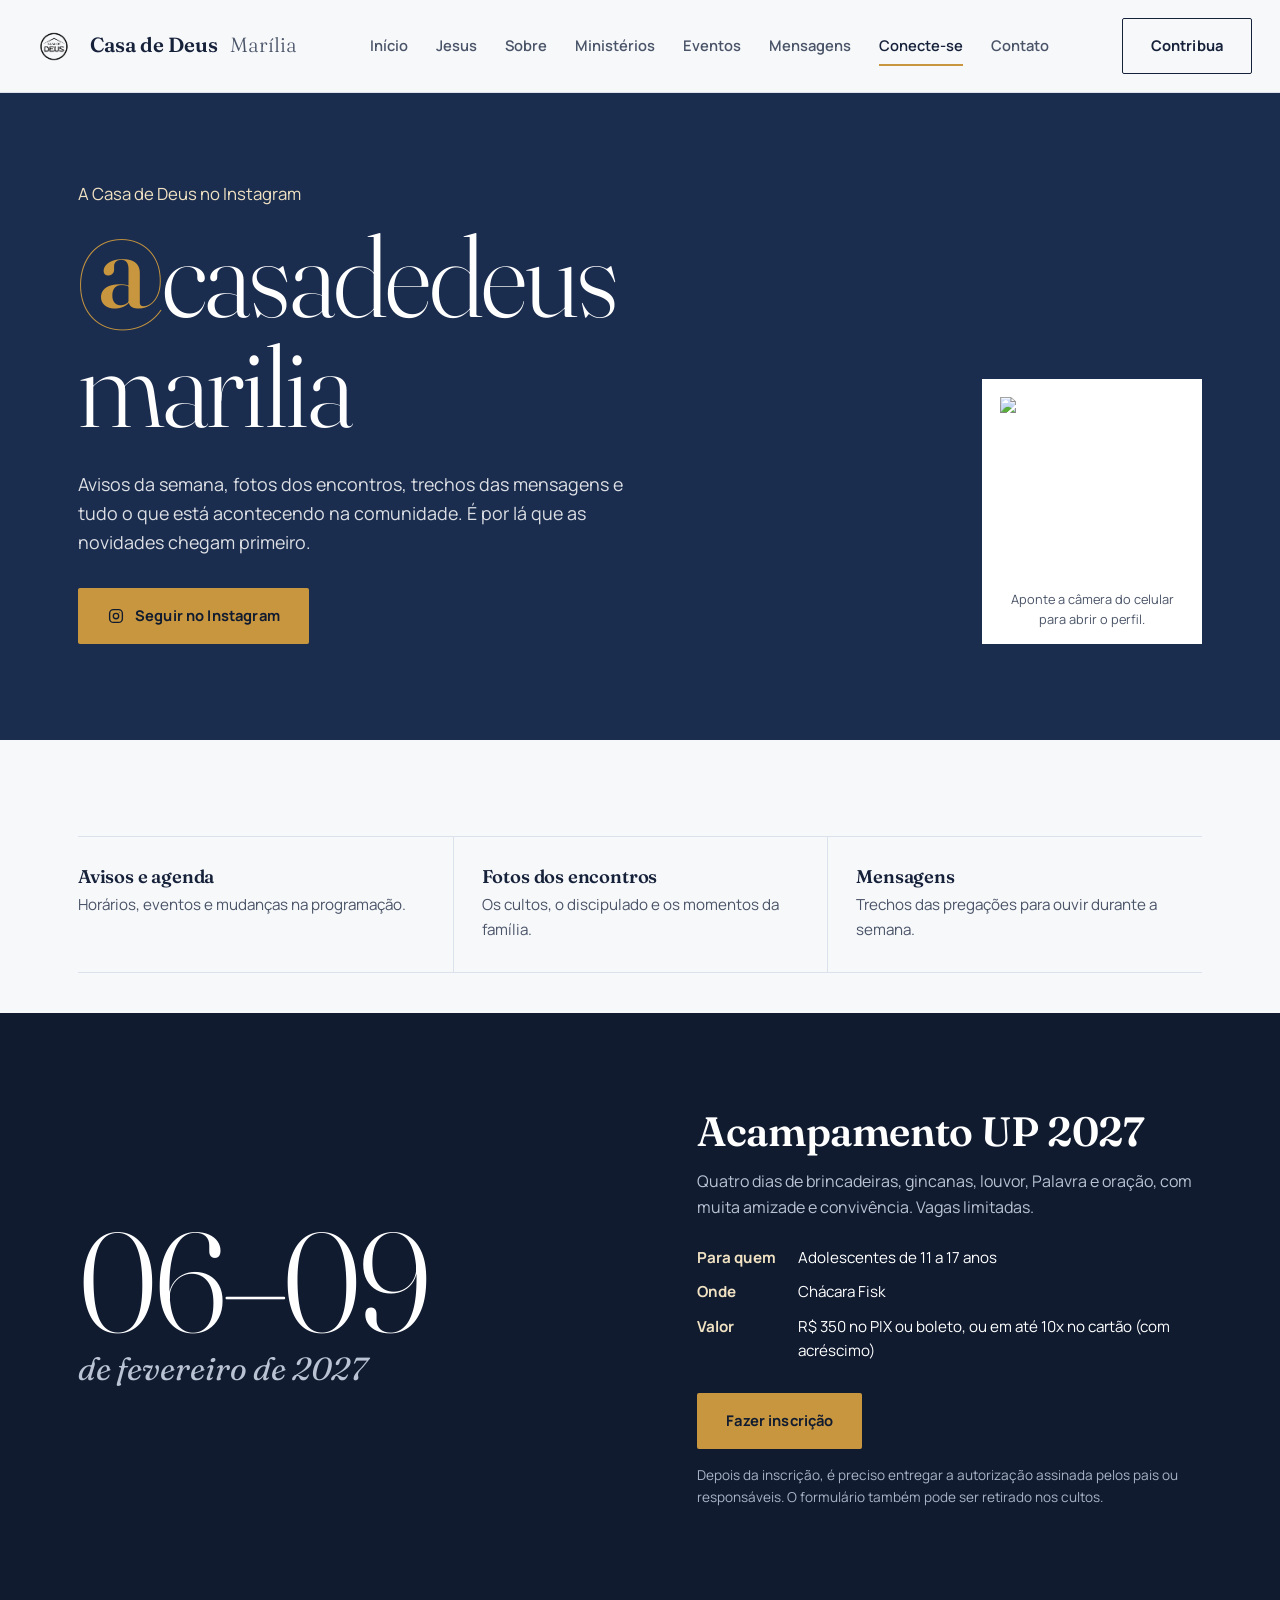
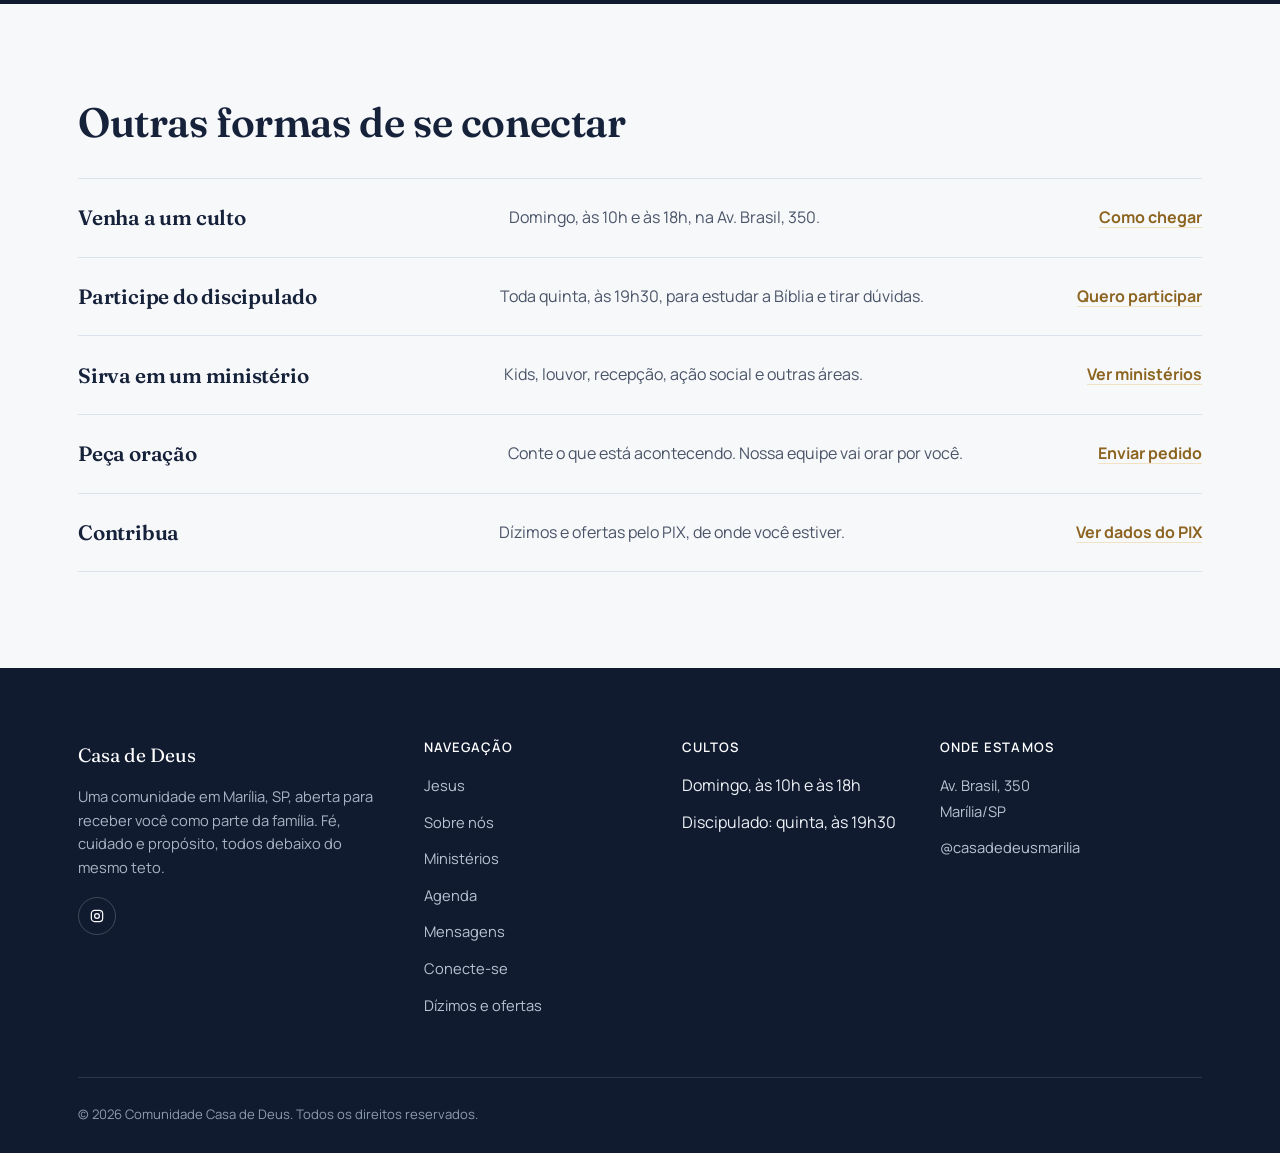
==== conecte-se.html @ 5b6971c7 "Paleta azul-marinho com dourado e mais espaço no menu - Nova paleta: azul-marinho como cor principal" ====
<!DOCTYPE html>
<html lang="pt-BR">
<head>
  <meta charset="UTF-8">
  <meta name="viewport" content="width=device-width, initial-scale=1.0">
  <title>Conecte-se — Comunidade Casa de Deus</title>
  <meta name="description" content="Siga a Casa de Deus no Instagram, inscreva-se no Acampamento UP 2027 e veja como fazer parte da comunidade em Marília.">
  <link rel="icon" href="data:image/svg+xml,<svg xmlns=%22http://www.w3.org/2000/svg%22 viewBox=%220 0 24 24%22><path d=%22M3 11.5 12 4l9 7.5%22 fill=%22none%22 stroke=%22%23C8963E%22 stroke-width=%222%22 stroke-linecap=%22round%22 stroke-linejoin=%22round%22/><path d=%22M5.5 10v9.5h4V15h5v4.5h4V10%22 fill=%22none%22 stroke=%22%23C8963E%22 stroke-width=%222%22 stroke-linecap=%22round%22 stroke-linejoin=%22round%22/></svg>">
  <link rel="preconnect" href="https://fonts.googleapis.com">
  <link rel="preconnect" href="https://fonts.gstatic.com" crossorigin>
  <link href="https://fonts.googleapis.com/css2?family=Fraunces:ital,opsz,wght@0,9..144,300;0,9..144,500;0,9..144,600;1,9..144,500&family=Manrope:wght@400;500;700;800&display=swap" rel="stylesheet">
  <link rel="stylesheet" href="css/style.css">
</head>

<body>
  <header class="site-header">
    <div class="header-inner">
      <a href="index.html" class="logo"><img src="images/logo.png" alt="Comunidade Casa de Deus" class="logo-img">Casa de Deus<span>Marília</span></a>

      <nav class="main-nav" id="main-nav">
        <a href="index.html">Início</a>
        <a href="jesus.html">Jesus</a>
        <a href="sobre.html">Sobre</a>
        <a href="ministerios.html">Ministérios</a>
        <a href="eventos.html">Eventos</a>
        <a href="mensagens.html">Mensagens</a>
        <a href="conecte-se.html" class="active">Conecte-se</a>
        <a href="contato.html">Contato</a>
        <a href="ofertas.html" class="nav-mobile-only">Dízimos e ofertas</a>
      </nav>
      <div class="header-cta">
        <a href="ofertas.html" class="btn btn-ghost">Contribua</a>
        <button class="nav-toggle" id="nav-toggle" aria-label="Abrir menu" aria-expanded="false"><span></span></button>
      </div>
    </div>
  </header>

  <main>
  <section class="ig-hero">
    <div class="container">
      <div>
        <p class="kicker">A Casa de Deus no Instagram</p>
        <p class="ig-handle"><a href="https://www.instagram.com/casadedeusmarilia/" target="_blank" rel="noopener"><span class="at">@</span>casadedeus<br>marilia</a></p>
        <p class="lead">Avisos da semana, fotos dos encontros, trechos das mensagens e tudo o que está acontecendo na comunidade. É por lá que as novidades chegam primeiro.</p>
        <a href="https://www.instagram.com/casadedeusmarilia/" target="_blank" rel="noopener" class="btn btn-gold"><svg viewBox="0 0 24 24" fill="none" stroke="currentColor" stroke-width="1.8" stroke-linecap="round" stroke-linejoin="round" xmlns="http://www.w3.org/2000/svg"><rect x="3.5" y="3.5" width="17" height="17" rx="5"/><circle cx="12" cy="12" r="3.6"/><circle cx="17" cy="7" r="0.6" fill="currentColor" stroke="none"/></svg> Seguir no Instagram</a>
      </div>
      <div class="ig-qr">
        <img src="images/instagram-qrcode.svg" alt="QR code para o Instagram @casadedeusmarilia" width="184" height="184">
        <p>Aponte a câmera do celular para abrir o perfil.</p>
      </div>
    </div>
  </section>

  <section class="section" style="padding-bottom:40px;">
    <div class="container">
      <div class="ig-topics">
        <div><h3>Avisos e agenda</h3><p>Horários, eventos e mudanças na programação.</p></div>
        <div><h3>Fotos dos encontros</h3><p>Os cultos, o discipulado e os momentos da família.</p></div>
        <div><h3>Mensagens</h3><p>Trechos das pregações para ouvir durante a semana.</p></div>
      </div>
    </div>
  </section>

  <section class="section camp" id="acampamento">
    <div class="container">
      <p class="camp-date"><span class="days">06–09</span><span class="month">de fevereiro de 2027</span></p>
      <div>
        <h2>Acampamento UP 2027</h2>
        <p>Quatro dias de brincadeiras, gincanas, louvor, Palavra e oração, com muita amizade e convivência. Vagas limitadas.</p>
        <dl>
          <dt>Para quem</dt><dd>Adolescentes de 11 a 17 anos</dd>
          <dt>Onde</dt><dd>Chácara Fisk</dd>
          <dt>Valor</dt><dd>R$ 350 no PIX ou boleto, ou em até 10x no cartão (com acréscimo)</dd>
        </dl>
        <a href="https://www.e-inscricao.com/casadedeusmarilia/acampamentoup2027" target="_blank" rel="noopener" class="btn btn-gold">Fazer inscrição</a>
        <p class="note">Depois da inscrição, é preciso entregar a autorização assinada pelos pais ou responsáveis. O formulário também pode ser retirado nos cultos.</p>
      </div>
    </div>
  </section>

  <section class="section">
    <div class="container">
      <h2 style="margin-bottom:32px;">Outras formas de se conectar</h2>
      <div class="connect-list">
        <div class="connect-row"><h3>Venha a um culto</h3><p>Domingo, às 10h e às 18h, na Av. Brasil, 350.</p><a class="link" href="https://www.google.com/maps/search/?api=1&query=Avenida+Brasil%2C+350%2C+Mar%C3%ADlia+-+SP" target="_blank" rel="noopener">Como chegar</a></div>
        <div class="connect-row"><h3>Participe do discipulado</h3><p>Toda quinta, às 19h30, para estudar a Bíblia e tirar dúvidas.</p><a class="link" href="contato.html">Quero participar</a></div>
        <div class="connect-row"><h3>Sirva em um ministério</h3><p>Kids, louvor, recepção, ação social e outras áreas.</p><a class="link" href="ministerios.html">Ver ministérios</a></div>
        <div class="connect-row"><h3>Peça oração</h3><p>Conte o que está acontecendo. Nossa equipe vai orar por você.</p><a class="link" href="contato.html">Enviar pedido</a></div>
        <div class="connect-row"><h3>Contribua</h3><p>Dízimos e ofertas pelo PIX, de onde você estiver.</p><a class="link" href="ofertas.html">Ver dados do PIX</a></div>
      </div>
    </div>
  </section>
  </main>

  <footer class="site-footer">
    <div class="container">
      <div class="footer-grid">
        <div class="footer-col">
          <div class="footer-logo">Casa de Deus</div>
          <p>Uma comunidade em Marília, SP, aberta para receber você como parte da família. Fé, cuidado e propósito, todos debaixo do mesmo teto.</p>
          <div class="social-row">
            <a href="https://www.instagram.com/casadedeusmarilia/" target="_blank" rel="noopener" aria-label="Instagram da Casa de Deus"><svg viewBox="0 0 24 24" fill="none" stroke="currentColor" stroke-width="1.8" stroke-linecap="round" stroke-linejoin="round" xmlns="http://www.w3.org/2000/svg"><rect x="3.5" y="3.5" width="17" height="17" rx="5"/><circle cx="12" cy="12" r="3.6"/><circle cx="17" cy="7" r="0.6" fill="currentColor" stroke="none"/></svg></a>
          </div>
        </div>
        <div class="footer-col">
          <h4>Navegação</h4>
          <ul>
            <li><a href="jesus.html">Jesus</a></li>
            <li><a href="sobre.html">Sobre nós</a></li>
            <li><a href="ministerios.html">Ministérios</a></li>
            <li><a href="eventos.html">Agenda</a></li>
            <li><a href="mensagens.html">Mensagens</a></li>
            <li><a href="conecte-se.html">Conecte-se</a></li>
            <li><a href="ofertas.html">Dízimos e ofertas</a></li>
          </ul>
        </div>
        <div class="footer-col">
          <h4>Cultos</h4>
          <ul>
            <li>Domingo, às 10h e às 18h</li>
            <li>Discipulado: quinta, às 19h30</li>
          </ul>
        </div>
        <div class="footer-col">
          <h4>Onde estamos</h4>
          <ul>
            <li><a href="https://www.google.com/maps/search/?api=1&query=Avenida+Brasil%2C+350%2C+Mar%C3%ADlia+-+SP" target="_blank" rel="noopener">Av. Brasil, 350<br>Marília/SP</a></li>
            <li><a href="https://www.instagram.com/casadedeusmarilia/" target="_blank" rel="noopener">@casadedeusmarilia</a></li>
          </ul>
        </div>
      </div>
      <div class="footer-bottom">
        <span>© <span data-year></span> Comunidade Casa de Deus. Todos os direitos reservados.</span>
      </div>
    </div>
  </footer>

  <script src="js/script.js"></script>
</body>
</html>
---- css/style.css ----
/* ==========================================================================
   Comunidade Casa de Deus — Design System
   Estilo: moderno, clean, minimalista, tons claros
   Motivo assinatura: o traço de "casa" (telhado em duas águas + porta com luz)
   ========================================================================== */

:root{
  /* Paleta: azul-marinho com dourado âmbar */
  --navy: #1B2D4F;
  --navy-deep: #101B30;
  --navy-soft: #E5EBF4;
  --bg: #F7F8FA;
  --bg-alt: #EDF1F6;
  --ink: #16213A;
  --ink-soft: #4A5468;
  --ink-faint: #687284;
  --gold: #C8963E;
  --gold-deep: #8C6420;
  --gold-soft: #F0E2C2;
  --teal: var(--navy);
  --teal-soft: var(--navy-soft);
  --line: #DCE2EB;
  --white: #FFFFFF;

  --font-display: "Fraunces", "Iowan Old Style", serif;
  --font-body: "Manrope", -apple-system, BlinkMacSystemFont, "Segoe UI", sans-serif;

  --container: 1180px;
  --radius: 2px;
  --ease: cubic-bezier(.4,0,.2,1);
}

*, *::before, *::after{ box-sizing: border-box; }
html{ scroll-behavior: smooth; }
@media (prefers-reduced-motion: reduce){
  html{ scroll-behavior: auto; }
  *{ animation-duration: .001ms !important; animation-iteration-count: 1 !important; transition-duration: .001ms !important; }
}

body{
  margin: 0;
  background: var(--bg);
  color: var(--ink);
  font-family: var(--font-body);
  font-size: 16px;
  line-height: 1.6;
  -webkit-font-smoothing: antialiased;
}

img{ max-width: 100%; display: block; }
a{ color: inherit; text-decoration: none; }
ul{ margin: 0; padding: 0; list-style: none; }
button{ font-family: inherit; cursor: pointer; }

h1,h2,h3,h4{
  font-family: var(--font-display);
  font-weight: 600;
  line-height: 1.12;
  margin: 0 0 .4em;
  color: var(--ink);
  letter-spacing: -0.01em;
}
h1{ font-size: clamp(2.6rem, 5vw, 4.4rem); font-weight: 500; }
h2{ font-size: clamp(1.9rem, 3.2vw, 2.7rem); }
h3{ font-size: 1.3rem; }
p{ margin: 0 0 1em; color: var(--ink-soft); }

.container{
  max-width: var(--container);
  margin: 0 auto;
  padding: 0 28px;
}

.eyebrow{
  display: inline-flex;
  align-items: center;
  gap: 10px;
  font-family: var(--font-body);
  font-size: .78rem;
  font-weight: 700;
  letter-spacing: .14em;
  text-transform: uppercase;
  color: var(--gold-deep);
  margin-bottom: 18px;
}
.eyebrow .house-mark{ width: 16px; height: 16px; flex-shrink: 0; }

/* -------------------- house mark (signature motif) -------------------- */
.house-mark path, .house-mark circle{
  stroke: currentColor;
  fill: none;
  stroke-width: 1.6;
  stroke-linecap: round;
  stroke-linejoin: round;
}
.house-mark circle{ fill: currentColor; stroke: none; }

.house-watermark{
  position: absolute;
  pointer-events: none;
  opacity: .06;
  color: var(--ink);
  z-index: 0;
  display: none;
}

/* -------------------------------- buttons -------------------------------- */
.btn{
  display: inline-flex;
  align-items: center;
  gap: 10px;
  padding: 15px 28px;
  border-radius: var(--radius);
  font-weight: 700;
  font-size: .92rem;
  letter-spacing: .01em;
  border: 1px solid transparent;
  transition: all .25s var(--ease);
  white-space: nowrap;
}
.btn-primary{ background: var(--navy); color: var(--white); }
.btn-primary:hover{ background: var(--gold-deep); }
.btn-ghost{ border-color: var(--ink); color: var(--ink); }
.btn-ghost:hover{ background: var(--ink); color: var(--white); }
.btn-gold{ background: var(--gold); color: var(--navy-deep); }
.btn-gold:hover{ background: var(--gold-deep); color: var(--white); }
.btn-block{ width: 100%; justify-content: center; }

/* --------------------------------- header --------------------------------- */
.site-header{
  position: sticky;
  top: 0;
  z-index: 100;
  background: rgba(247,248,250,.94);
  backdrop-filter: blur(8px);
  border-bottom: 1px solid var(--line);
}
.header-inner{
  display: flex;
  align-items: center;
  justify-content: space-between;
  padding: 18px 28px;
  max-width: var(--container);
  margin: 0 auto;
}
.logo{
  display: flex;
  align-items: center;
  gap: 10px;
  font-family: var(--font-display);
  font-size: 1.28rem;
  font-weight: 600;
  color: var(--ink);
}
.logo .house-mark{ width: 26px; height: 26px; color: var(--gold); }
.logo span{ font-weight: 300; color: var(--ink-soft); margin-left: 2px; }

.main-nav{ display: flex; align-items: center; gap: 34px; margin: 0 auto; padding: 0 40px; }
.main-nav a{
  font-size: .92rem;
  font-weight: 600;
  color: var(--ink-soft);
  position: relative;
  padding: 6px 0;
  transition: color .2s var(--ease);
}
.main-nav a:hover, .main-nav a.active{ color: var(--ink); }
.main-nav a.active::after{
  content:"";
  position:absolute; left:0; right:0; bottom:-2px;
  height:2px; background: var(--gold);
}
.header-cta{ display:flex; align-items:center; gap: 18px; }

.nav-toggle{
  display:none;
  background:none; border:none;
  width: 32px; height: 22px;
  position: relative;
}
.nav-toggle span, .nav-toggle span::before, .nav-toggle span::after{
  content:""; position:absolute; left:0; width:100%; height:2px; background: var(--ink);
  transition: transform .25s var(--ease), opacity .25s var(--ease);
}
.nav-toggle span{ top:10px; }
.nav-toggle span::before{ top:-8px; }
.nav-toggle span::after{ top:8px; }
.nav-toggle.open span{ background: transparent; }
.nav-toggle.open span::before{ transform: translateY(8px) rotate(45deg); }
.nav-toggle.open span::after{ transform: translateY(-8px) rotate(-45deg); }

/* ---------------------------------- hero ---------------------------------- */
.hero{
  position: relative;
  overflow: hidden;
  padding: 88px 0 64px;
}
.hero-inner{
  position: relative;
  z-index: 1;
  max-width: 760px;
}
.hero p.lead{ font-size: 1.15rem; max-width: 540px; margin-bottom: 34px; }
.hero-actions{ display: flex; gap: 16px; flex-wrap: wrap; }
.hero-watermark{
  right: -60px; top: -40px; width: 480px; height: 480px;
}

.info-strip{
  border-top: 1px solid var(--line);
  border-bottom: 1px solid var(--line);
  background: var(--bg-alt);
}
.info-strip .container{
  display: flex;
  flex-wrap: wrap;
  gap: 28px 44px;
  padding-top: 22px;
  padding-bottom: 22px;
}
.info-item{
  display: flex;
  align-items: center;
  gap: 12px;
  font-size: .92rem;
  color: var(--ink-soft);
}
.info-item svg{ width: 18px; height: 18px; color: var(--gold-deep); flex-shrink: 0; }
.info-item strong{ color: var(--ink); font-weight: 700; }

/* -------------------------------- sections -------------------------------- */
.section{ padding: 96px 0; }
.section-alt{ background: var(--bg-alt); }
.section-teal{ background: var(--teal); color: var(--white); }
.section-teal p, .section-teal h2, .section-teal .eyebrow{ color: var(--white); }
.section-teal .eyebrow{ color: var(--gold-soft); }

.section-head{
  display: flex;
  align-items: flex-end;
  justify-content: space-between;
  gap: 30px;
  margin-bottom: 52px;
  flex-wrap: wrap;
}
.section-head .head-text{ max-width: 620px; }
.section-head h2{ margin-bottom: .3em; }

/* ---------------------------------- grids ---------------------------------- */
.grid{ display: grid; gap: 28px; }
.grid-3{ grid-template-columns: repeat(3, 1fr); }
.grid-2{ grid-template-columns: repeat(2, 1fr); }
.grid-4{ grid-template-columns: repeat(4, 1fr); }

.card{
  background: var(--white);
  border: 1px solid var(--line);
  border-radius: var(--radius);
  padding: 34px 30px;
  transition: transform .3s var(--ease), border-color .3s var(--ease);
}
.card:hover{ transform: translateY(-4px); border-color: var(--gold); }
.card .card-icon{
  width: 44px; height: 44px;
  border-radius: 50%;
  background: var(--gold-soft);
  color: var(--gold-deep);
  display: flex; align-items: center; justify-content: center;
  margin-bottom: 20px;
}
.card .card-icon svg{ width: 22px; height: 22px; }
.card h3{ margin-bottom: 10px; }
.card p{ margin-bottom: 0; font-size: .95rem; }

.card-photo{
  aspect-ratio: 4/3;
  border-radius: var(--radius);
  margin-bottom: 18px;
  position: relative;
  overflow: hidden;
  display: flex; align-items: center; justify-content: center;
}
.card-photo svg{ width: 40%; height: 40%; opacity: .5; }

.card-photo img{
  width: 100%;
  height: 100%;
  object-fit: cover;
}

/* photo placeholder palette rotation */
.ph-1{ background: linear-gradient(135deg, var(--navy), var(--navy-deep)); color: var(--white); }
.ph-2{ background: linear-gradient(135deg, var(--gold), var(--gold-deep)); color: var(--white); }
.ph-3{ background: linear-gradient(135deg, #E3D2AE, var(--gold-soft)); color: var(--gold-deep); }
.ph-4{ background: linear-gradient(135deg, var(--navy-deep), #24375A); color: var(--white); }

/* --------------------------------- timeline -------------------------------- */
.timeline{ position: relative; padding-left: 34px; border-left: 1px solid var(--line); }
.timeline-item{ position: relative; padding-bottom: 44px; }
.timeline-item:last-child{ padding-bottom: 0; }
.timeline-item::before{
  content:"";
  position: absolute; left: -40px; top: 4px;
  width: 12px; height: 12px; border-radius: 50%;
  background: var(--bg); border: 2px solid var(--gold);
}
.timeline-item .year{ font-family: var(--font-display); color: var(--gold-deep); font-weight: 600; font-size: 1.1rem; }

/* -------------------------------- values / stats -------------------------------- */
.stat{ text-align: left; }
.stat .num{ font-family: var(--font-display); font-size: 2.6rem; color: var(--gold-deep); font-weight: 500; }
.stat .label{ font-size: .88rem; color: var(--ink-soft); text-transform: uppercase; letter-spacing: .06em; }

/* --------------------------------- event card --------------------------------- */
.event-card{
  display: grid;
  grid-template-columns: 96px 1fr auto;
  gap: 24px;
  align-items: center;
  padding: 26px 28px;
  background: var(--white);
  border: 1px solid var(--line);
  border-radius: var(--radius);
  margin-bottom: 16px;
}
.event-date{
  text-align: center;
  border-right: 1px solid var(--line);
  padding-right: 20px;
}
.event-date .day{ font-family: var(--font-display); font-size: 2rem; color: var(--ink); line-height: 1; }
.event-date .month{ font-size: .78rem; text-transform: uppercase; letter-spacing: .08em; color: var(--gold-deep); font-weight: 700; }
.event-info h3{ margin-bottom: 6px; }
.event-meta{ display: flex; gap: 18px; flex-wrap: wrap; font-size: .85rem; color: var(--ink-faint); }
.event-meta span{ display: flex; align-items: center; gap: 6px; }
.event-meta svg{ width: 14px; height: 14px; }

/* --------------------------------- sermon card --------------------------------- */
.sermon-card{
  background: var(--white);
  border: 1px solid var(--line);
  border-radius: var(--radius);
  overflow: hidden;
}
.sermon-thumb{
  aspect-ratio: 16/9;
  position: relative;
  display: flex; align-items: center; justify-content: center;
}
.play-btn{
  width: 56px; height: 56px; border-radius: 50%;
  background: rgba(255,255,255,.92);
  display: flex; align-items: center; justify-content: center;
  color: var(--ink);
}
.play-btn svg{ width: 20px; height: 20px; margin-left: 3px; }
.sermon-body{ padding: 22px 24px; }
.sermon-tag{ font-size: .74rem; text-transform: uppercase; letter-spacing: .08em; color: var(--gold-deep); font-weight: 700; }

/* --------------------------------- forms --------------------------------- */
.field{ margin-bottom: 20px; }
.field label{
  display: block; font-size: .82rem; font-weight: 700;
  text-transform: uppercase; letter-spacing: .05em;
  color: var(--ink-soft); margin-bottom: 8px;
}
.field input, .field textarea, .field select{
  width: 100%;
  padding: 14px 16px;
  border: 1px solid var(--line);
  border-radius: var(--radius);
  background: var(--white);
  font-family: var(--font-body);
  font-size: .95rem;
  color: var(--ink);
  transition: border-color .2s var(--ease);
}
.field input:focus, .field textarea:focus, .field select:focus{
  outline: none; border-color: var(--gold);
}
.field textarea{ resize: vertical; min-height: 130px; }

/* --------------------------------- map --------------------------------- */
.map-frame{
  border: 1px solid var(--line);
  border-radius: var(--radius);
  overflow: hidden;
  aspect-ratio: 16/10;
}
.map-frame iframe{ width: 100%; height: 100%; border: 0; }

/* --------------------------------- footer --------------------------------- */
.site-footer{ background: var(--navy-deep); color: var(--bg-alt); padding: 72px 0 28px; }
.footer-grid{
  display: grid;
  grid-template-columns: 1.4fr 1fr 1fr 1.2fr;
  gap: 40px;
  padding-bottom: 48px;
  border-bottom: 1px solid rgba(255,255,255,.12);
}
.footer-logo{
  display: flex; align-items: center; gap: 10px;
  font-family: var(--font-display); font-size: 1.2rem; color: var(--white); margin-bottom: 14px;
}
.footer-logo .house-mark{ width: 24px; height: 24px; color: var(--gold); }
.site-footer p{ color: #A9B4C6; font-size: .92rem; }
.footer-col h4{
  color: var(--white); font-family: var(--font-body); font-size: .82rem;
  text-transform: uppercase; letter-spacing: .08em; margin-bottom: 18px;
}
.footer-col ul li{ margin-bottom: 11px; }
.footer-col a{ color: #B9C3D3; font-size: .92rem; transition: color .2s; }
.footer-col a:hover{ color: var(--gold); }
.social-row{ display: flex; gap: 12px; margin-top: 18px; }
.social-row a{
  width: 38px; height: 38px; border-radius: 50%;
  border: 1px solid rgba(255,255,255,.2);
  display: flex; align-items: center; justify-content: center;
  color: var(--white);
}
.social-row a:hover{ background: var(--gold); border-color: var(--gold); }
.social-row svg{ width: 16px; height: 16px; }
.footer-bottom{
  padding-top: 26px;
  display: flex; justify-content: space-between; flex-wrap: wrap; gap: 12px;
  font-size: .82rem; color: #8E9AB0;
}

/* --------------------------------- utility --------------------------------- */
.text-center{ text-align: center; }
.mt-0{ margin-top: 0; }
.divider-house{
  display: flex; align-items: center; justify-content: center;
  gap: 16px; margin: 0 auto 20px; color: var(--gold);
}
.divider-house::before, .divider-house::after{
  content:""; height: 1px; width: 60px; background: var(--line);
}
.badge{
  display: inline-block; padding: 6px 14px; border-radius: 20px;
  background: var(--gold-soft); color: var(--gold-deep);
  font-size: .78rem; font-weight: 700; text-transform: uppercase; letter-spacing: .04em;
}
.page-hero{ padding: 64px 0 56px; position: relative; overflow: hidden; }
.page-hero .container{ position: relative; z-index: 1; }
.page-hero p.lead{ max-width: 620px; }

.reveal{ opacity: 0; transform: translateY(18px); transition: opacity .7s var(--ease), transform .7s var(--ease); }
.reveal.in{ opacity: 1; transform: translateY(0); }

/* --------------------------------- responsive --------------------------------- */
@media (max-width: 980px){
  .grid-3{ grid-template-columns: repeat(2,1fr); }
  .grid-4{ grid-template-columns: repeat(2,1fr); }
  .footer-grid{ grid-template-columns: 1fr 1fr; }
}
@media (max-width: 760px){
  .grid-2, .grid-3, .grid-4{ grid-template-columns: 1fr; }
  .footer-grid{ grid-template-columns: 1fr; }
  .event-card{ grid-template-columns: 1fr; text-align: left; }
  .event-date{ border-right: none; display: flex; align-items: baseline; gap: 8px; padding-right: 0; }
  .section{ padding: 64px 0; }
  .hero{ padding: 56px 0 40px; }
}

.logo-img{ height: 52px; width: auto; display: block; filter: brightness(0); }
.footer-logo-img{ height: 34px; }
/* ==========================================================================
   Página "Jesus"
   ========================================================================== */
.jesus-hero{
  position: relative; overflow: hidden; color: var(--white);
  min-height: 78vh; display: flex; align-items: flex-end;
  padding: 120px 0 72px; background: var(--navy-deep);
}
.jesus-hero .hero-bg{
  position: absolute; inset: 0; width: 100%; height: 100%;
  object-fit: cover; object-position: center 40%;
}
.jesus-hero::after{
  content: ""; position: absolute; inset: 0;
  background: linear-gradient(180deg, rgba(16,27,48,.25) 0%, rgba(16,27,48,.55) 45%, rgba(16,27,48,.88) 100%);
}
.jesus-hero .container{ position: relative; z-index: 1; }
.jesus-hero h1{ color: var(--white); max-width: 760px; }
.jesus-hero h1 em{ font-style: italic; color: var(--gold-soft); font-weight: 500; }
.jesus-hero .eyebrow{ color: var(--gold-soft); }
.jesus-hero p.lead{ color: rgba(255,255,255,.86); font-size: 1.15rem; max-width: 600px; margin-bottom: 34px; }
.jesus-hero .btn-ghost{ border-color: var(--white); color: var(--white); }
.jesus-hero .btn-ghost:hover{ background: var(--white); color: var(--ink); }
.jesus-hero .btn-gold:hover{ background: var(--white); color: var(--ink); }

.anchor-nav{ background: var(--bg); border-bottom: 1px solid var(--line); }
.anchor-nav .container{
  display: flex; gap: 10px; overflow-x: auto; padding-top: 16px; padding-bottom: 16px;
  scrollbar-width: none;
}
.anchor-nav .container::-webkit-scrollbar{ display: none; }
.anchor-nav a{
  white-space: nowrap; font-size: .86rem; font-weight: 700; color: var(--ink-soft);
  padding: 9px 16px; border: 1px solid var(--line); border-radius: 999px;
  transition: all .2s var(--ease);
}
.anchor-nav a:hover{ border-color: var(--gold); color: var(--ink); background: var(--white); }
.jesus-page [id]{ scroll-margin-top: 110px; }

.photo-frame{ position: relative; aspect-ratio: 4 / 5; overflow: hidden; background: var(--bg-alt); }
.photo-frame img{ width: 100%; height: 100%; object-fit: cover; }
.photo-frame figcaption{
  position: absolute; left: 0; right: 0; bottom: 0; padding: 22px 24px;
  background: linear-gradient(180deg, transparent, rgba(16,27,48,.75));
  color: var(--white); font-family: var(--font-display); font-style: italic; font-size: 1.05rem;
}

.truth-card{ border-top: 2px solid var(--gold); padding-top: 22px; }
.truth-card .num{ font-family: var(--font-display); color: var(--gold-deep); font-size: 1rem; font-weight: 600; letter-spacing: .04em; }
.truth-card h3{ margin: 8px 0 10px; }
.truth-card p{ font-size: .95rem; }
.ref{ display: inline-block; font-size: .78rem; font-weight: 700; letter-spacing: .06em; text-transform: uppercase; color: var(--teal); }

.big-quote{
  font-family: var(--font-display); font-size: clamp(1.5rem, 2.6vw, 2.1rem); line-height: 1.35;
  font-weight: 500; color: var(--white); max-width: 820px; margin: 0 auto 18px;
}
.price-grid{ display: grid; grid-template-columns: repeat(3, 1fr); gap: 36px; margin-top: 52px; text-align: left; }
.price-grid h3{ color: var(--gold-soft); font-size: 1.1rem; margin-bottom: 8px; }
.price-grid p{ color: rgba(255,255,255,.82); font-size: .95rem; margin: 0; }

.path-card{ background: var(--white); border: 1px solid var(--line); display: flex; flex-direction: column; transition: transform .3s var(--ease), border-color .3s; }
.path-card:hover{ transform: translateY(-4px); border-color: var(--gold); }
.path-card .path-img{ aspect-ratio: 16 / 10; overflow: hidden; }
.path-card .path-img img{ width: 100%; height: 100%; object-fit: cover; transition: transform .6s var(--ease); }
.path-card:hover .path-img img{ transform: scale(1.04); }
.path-card .path-body{ padding: 28px 28px 30px; }
.path-card .path-tag{ font-size: .74rem; font-weight: 800; letter-spacing: .1em; text-transform: uppercase; color: var(--gold-deep); }
.path-card h3{ margin: 6px 0 12px; font-size: 1.45rem; }
.check-list li{ display: flex; gap: 10px; align-items: flex-start; padding: 8px 0; border-bottom: 1px dashed var(--line); font-size: .94rem; color: var(--ink-soft); }
.check-list li:last-child{ border-bottom: none; }
.check-list svg{ width: 16px; height: 16px; color: var(--gold); flex-shrink: 0; margin-top: 3px; }

.steps{ counter-reset: step; display: grid; grid-template-columns: repeat(4, 1fr); gap: 28px; }
.step{ position: relative; padding-top: 58px; }
.step::before{
  counter-increment: step; content: counter(step);
  position: absolute; top: 0; left: 0; width: 42px; height: 42px; border-radius: 50%;
  display: grid; place-items: center; background: var(--ink); color: var(--white);
  font-family: var(--font-display); font-weight: 600;
}
.step h3{ font-size: 1.15rem; margin-bottom: 8px; }
.step p{ font-size: .94rem; margin: 0; }

.prayer-box{
  margin-top: 56px; background: var(--white); border: 1px solid var(--line); border-left: 3px solid var(--gold);
  padding: 36px 40px; display: grid; grid-template-columns: 1fr auto; gap: 32px; align-items: center;
}
.prayer-box .label{ font-size: .76rem; font-weight: 800; letter-spacing: .1em; text-transform: uppercase; color: var(--gold-deep); margin-bottom: 10px; }
.prayer-box blockquote{ margin: 0; font-family: var(--font-display); font-style: italic; font-size: 1.15rem; line-height: 1.6; color: var(--ink); }
.prayer-actions{ display: flex; flex-direction: column; gap: 12px; min-width: 230px; }

.faq{ max-width: 820px; margin: 0 auto; }
.faq details{ border-bottom: 1px solid var(--line); }
.faq summary{
  list-style: none; cursor: pointer; padding: 22px 40px 22px 0; position: relative;
  font-family: var(--font-display); font-size: 1.2rem; font-weight: 500; color: var(--ink);
}
.faq summary::-webkit-details-marker{ display: none; }
.faq summary::after{
  content: "+"; position: absolute; right: 4px; top: 50%; transform: translateY(-50%);
  font-family: var(--font-body); font-size: 1.5rem; color: var(--gold); transition: transform .2s var(--ease);
}
.faq details[open] summary::after{ transform: translateY(-50%) rotate(45deg); }
.faq details p{ padding: 0 40px 22px 0; margin: 0; }

.resource-card{ display: block; height: 100%; }
.resource-card .more{ display: inline-flex; margin-top: 16px; font-size: .86rem; font-weight: 700; color: var(--gold-deep); }

.reading-plan{ margin-top: 18px; }
.reading-plan li{ display: flex; justify-content: space-between; gap: 12px; padding: 7px 0; border-bottom: 1px solid var(--line); font-size: .9rem; color: var(--ink-soft); }
.reading-plan li strong{ color: var(--ink); font-weight: 700; }

.image-cta{ position: relative; overflow: hidden; color: var(--white); padding: 120px 0; background: var(--navy-deep); }
.image-cta img{ position: absolute; inset: 0; width: 100%; height: 100%; object-fit: cover; }
.image-cta::after{ content: ""; position: absolute; inset: 0; background: rgba(16,27,48,.68); }
.image-cta .container{ position: relative; z-index: 1; }
.image-cta h2, .image-cta p{ color: var(--white); }
.image-cta p{ opacity: .85; max-width: 560px; margin: 0 auto 30px; }

.photo-credits{ font-size: .78rem; color: var(--ink-faint); padding: 18px 0; border-top: 1px solid var(--line); }
.photo-credits a{ text-decoration: underline; }

@media (max-width: 980px){
  .steps{ grid-template-columns: repeat(2, 1fr); }
  .price-grid{ grid-template-columns: 1fr; gap: 24px; }
}
@media (max-width: 760px){
  .jesus-hero{ min-height: 70vh; padding: 96px 0 48px; }
  .steps{ grid-template-columns: 1fr; }
  .prayer-box{ grid-template-columns: 1fr; padding: 28px 24px; }
  .prayer-actions{ min-width: 0; }
  .photo-frame{ aspect-ratio: 4 / 3; }
  .image-cta{ padding: 84px 0; }
}

/* ==========================================================================
   Navegação: item só no mobile, links nos blocos de informação
   ========================================================================== */
.nav-mobile-only{ display: none; }
@media (max-width: 1240px){
  .main-nav{ margin: 0; }
  .main-nav{
    position: absolute; top: 100%; left: 0; right: 0;
    height: 100vh; height: 100dvh; background: var(--bg);
    border-top: 1px solid var(--line);
    flex-direction: column; align-items: flex-start; padding: 30px 28px;
    gap: 22px; clip-path: inset(0 0 0 100%); visibility: hidden;
    transition: clip-path .3s var(--ease), visibility .3s;
    overflow-y: auto;
  }
  .main-nav.open{ clip-path: inset(0); visibility: visible; }
  .main-nav a{ font-size: 1.1rem; }
  .nav-toggle{ display: block; }
  .header-cta .btn-ghost{ display:none; }
  .main-nav .nav-mobile-only{ display: block; }
}
.logo{ white-space: nowrap; flex-shrink: 0; }
.main-nav a{ white-space: nowrap; }
.header-inner{ max-width: 1320px; }
@media (max-width: 1360px){ .main-nav{ gap: 28px; padding: 0 28px; } }
.info-item a{ color: inherit; text-decoration: underline; text-decoration-color: var(--gold-soft); text-underline-offset: 3px; }
.info-item a:hover{ text-decoration-color: var(--gold); }
:focus-visible{ outline: 2px solid var(--gold); outline-offset: 3px; }

/* ==========================================================================
   Página "Dízimos e ofertas"
   ========================================================================== */
.pix-panel{
  display: grid; grid-template-columns: 260px 1fr; gap: 48px; align-items: start;
  background: var(--white); border: 1px solid var(--line); padding: 44px;
}
.pix-qr{ text-align: center; }
.pix-qr img{ width: 100%; height: auto; background: var(--white); border: 1px solid var(--line); padding: 10px; }
.pix-qr p{ font-size: .85rem; margin: 12px 0 0; color: var(--ink-faint); }
.pix-field + .pix-field{ margin-top: 30px; padding-top: 30px; border-top: 1px solid var(--line); }
.pix-field h2{ font-size: 1.05rem; font-family: var(--font-body); font-weight: 700; margin: 0 0 6px; color: var(--ink-soft); }
.pix-key{ font-family: var(--font-display); font-size: clamp(1.7rem, 3.4vw, 2.5rem); font-weight: 500; color: var(--ink); letter-spacing: .01em; margin: 0 0 16px; font-variant-numeric: tabular-nums; }
.pix-code{
  font-size: .82rem; line-height: 1.55; color: var(--ink-soft); background: var(--bg); border: 1px solid var(--line);
  padding: 14px 16px; word-break: break-all; margin: 0 0 16px; user-select: all;
}
.copy-btn{ gap: 8px; }
.copy-btn svg{ width: 16px; height: 16px; }
.copy-btn.copied{ background: var(--teal); border-color: var(--teal); color: var(--white); }
.pix-recebedor{ font-size: .9rem; margin: 26px 0 0; padding: 14px 16px; background: var(--teal-soft); color: var(--ink); }
.give-reasons{ display: grid; grid-template-columns: repeat(3, 1fr); gap: 36px; margin-top: 40px; }
.give-reasons h3{ font-size: 1.15rem; margin-bottom: 8px; }
.give-reasons p{ font-size: .95rem; margin: 0; }

/* ==========================================================================
   Página "Conecte-se"
   ========================================================================== */
.ig-hero{ background: var(--teal); color: var(--white); padding: 88px 0 96px; position: relative; overflow: hidden; }
.ig-hero .container{ display: grid; grid-template-columns: 1fr auto; gap: 56px; align-items: end; }
.ig-hero .kicker{ font-size: 1.05rem; color: var(--gold-soft); margin: 0 0 14px; }
.ig-handle{
  font-family: var(--font-display); font-weight: 300; color: var(--white);
  font-size: clamp(2.6rem, 9vw, 7.4rem); line-height: .95; letter-spacing: -.02em; margin: 0 0 30px;
}
.ig-handle a{ color: inherit; }
.ig-handle .at{ color: var(--gold); font-weight: 500; }
.ig-hero p.lead{ color: rgba(255,255,255,.85); font-size: 1.12rem; max-width: 560px; margin-bottom: 32px; }
.ig-hero .btn-gold:hover{ background: var(--white); color: var(--ink); }
.ig-hero .btn svg{ width: 18px; height: 18px; }
.ig-qr{ background: var(--white); padding: 18px 18px 14px; width: 220px; text-align: center; }
.ig-qr img{ width: 100%; height: auto; }
.ig-qr p{ font-size: .8rem; color: var(--ink-soft); margin: 8px 0 0; }
.ig-topics{ display: grid; grid-template-columns: repeat(3, 1fr); gap: 0; border-top: 1px solid var(--line); border-bottom: 1px solid var(--line); }
.ig-topics div{ padding: 30px 28px 30px 0; }
.ig-topics div + div{ padding-left: 28px; border-left: 1px solid var(--line); }
.ig-topics h3{ font-size: 1.15rem; margin-bottom: 6px; }
.ig-topics p{ margin: 0; font-size: .95rem; }

.camp{ background: var(--navy-deep); color: var(--white); }
.camp .container{ display: grid; grid-template-columns: 1.1fr 1fr; gap: 64px; align-items: center; }
.camp-date{ font-family: var(--font-display); line-height: .9; color: var(--gold-soft); }
.camp-date .days{ display: block; font-size: clamp(4.2rem, 11vw, 9rem); font-weight: 300; letter-spacing: -.03em; color: var(--white); }
.camp-date .month{ display: block; font-size: clamp(1.4rem, 2.6vw, 2rem); font-style: italic; margin-top: 10px; }
.camp h2{ color: var(--white); margin-bottom: 14px; }
.camp p{ color: #B9C3D3; }
.camp dl{ display: grid; grid-template-columns: auto 1fr; gap: 10px 22px; margin: 26px 0 30px; font-size: .95rem; }
.camp dt{ color: var(--gold-soft); font-weight: 700; }
.camp dd{ margin: 0; color: var(--white); }
.camp .note{ font-size: .85rem; color: #A9B4C6; margin: 16px 0 0; }

.connect-list{ border-top: 1px solid var(--line); }
.connect-row{
  display: grid; grid-template-columns: 1fr 1.4fr auto; gap: 32px; align-items: center;
  padding: 26px 0; border-bottom: 1px solid var(--line);
}
.connect-row h3{ margin: 0; font-size: 1.3rem; }
.connect-row p{ margin: 0; }
.connect-row a.link{ font-weight: 700; color: var(--gold-deep); white-space: nowrap; text-decoration: underline; text-underline-offset: 4px; text-decoration-color: var(--gold-soft); }
.connect-row a.link:hover{ text-decoration-color: var(--gold-deep); }

@media (max-width: 980px){
  .pix-panel{ grid-template-columns: 200px 1fr; gap: 32px; padding: 32px; }
  .camp .container{ grid-template-columns: 1fr; gap: 36px; }
  .give-reasons{ grid-template-columns: 1fr; gap: 24px; }
}
@media (max-width: 760px){
  .pix-panel{ grid-template-columns: 1fr; padding: 24px; }
  .pix-qr{ max-width: 240px; margin: 0 auto; }
  .ig-hero{ padding: 64px 0 72px; }
  .ig-hero .container{ grid-template-columns: 1fr; }
  .ig-qr{ display: none; }
  .ig-topics{ grid-template-columns: 1fr; }
  .ig-topics div, .ig-topics div + div{ padding: 22px 0; border-left: none; }
  .ig-topics div + div{ border-top: 1px solid var(--line); }
  .connect-row{ grid-template-columns: 1fr; gap: 8px; }
}
.steps.steps-3{ grid-template-columns: repeat(3, 1fr); }
@media (max-width: 760px){ .steps.steps-3{ grid-template-columns: 1fr; } }
.copy-btn.copied, .copy-btn.copied:hover{ background: var(--teal); border-color: var(--teal); color: var(--white); }
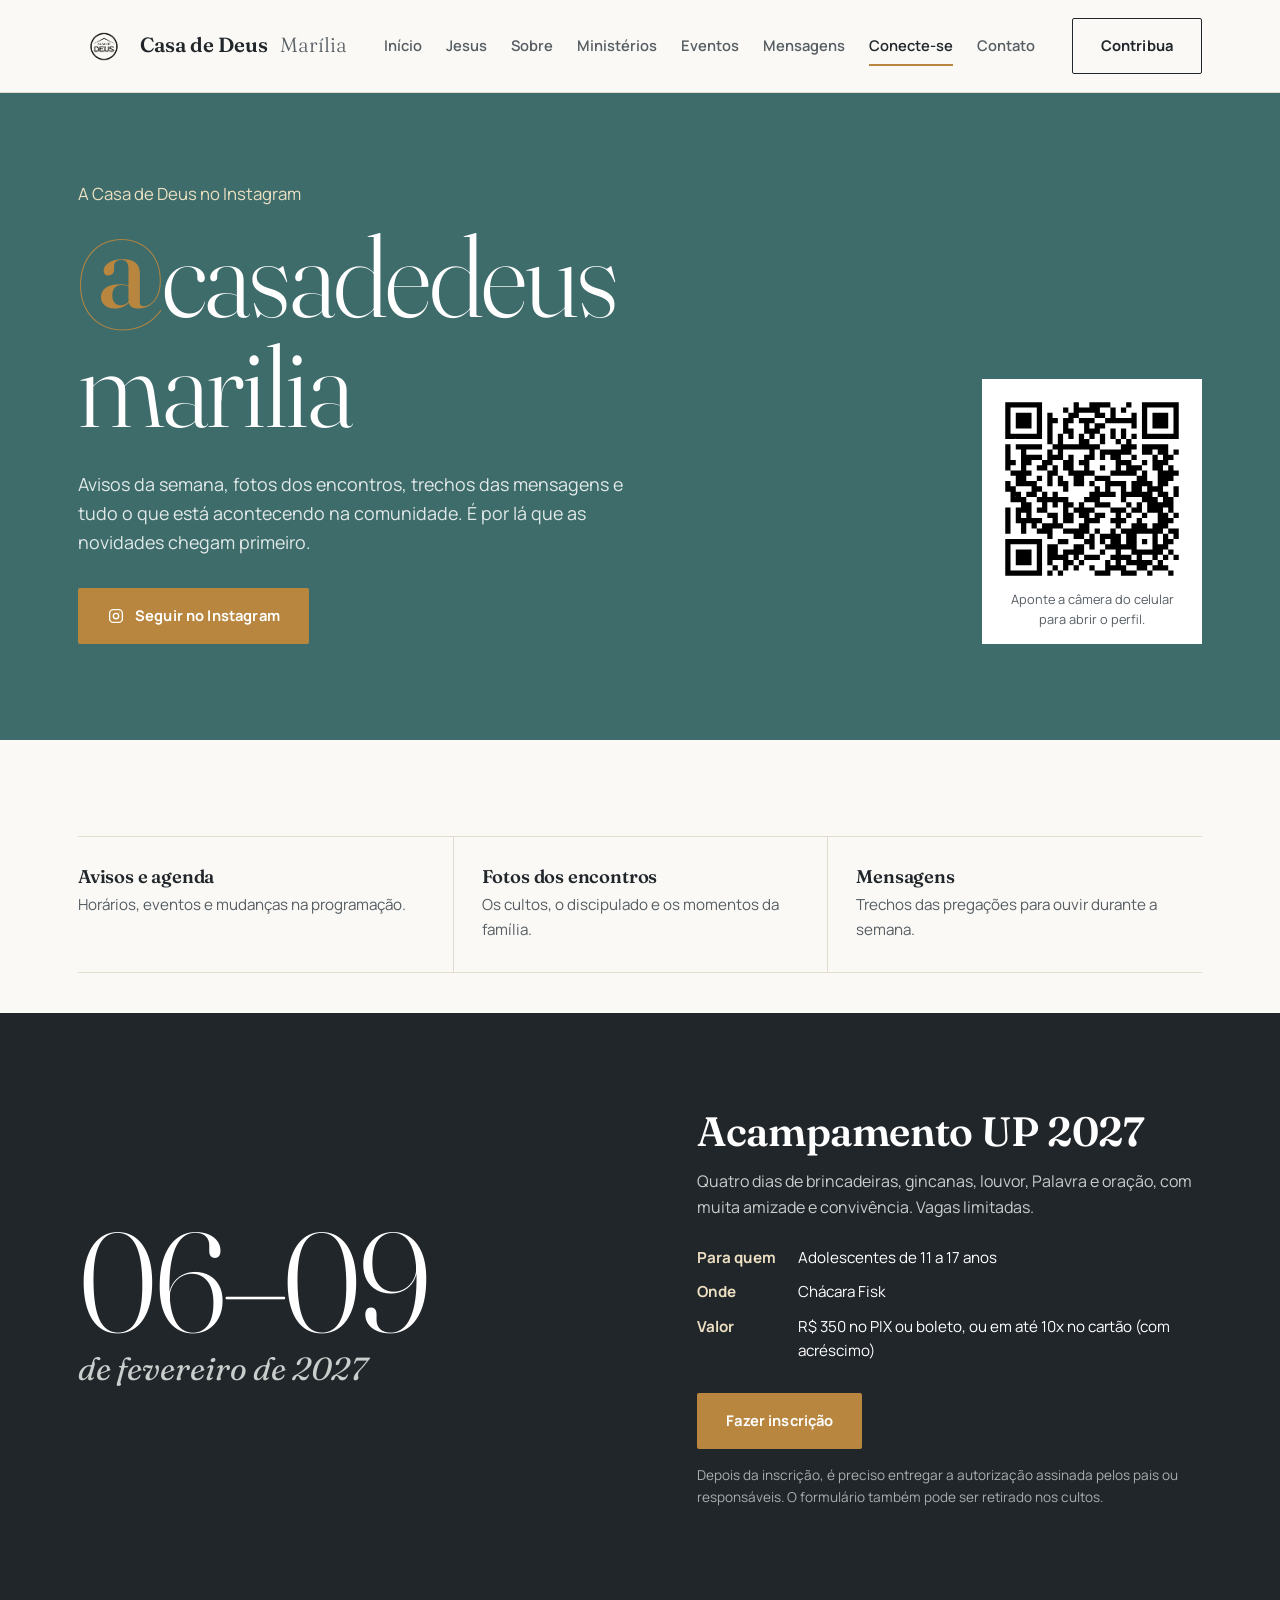
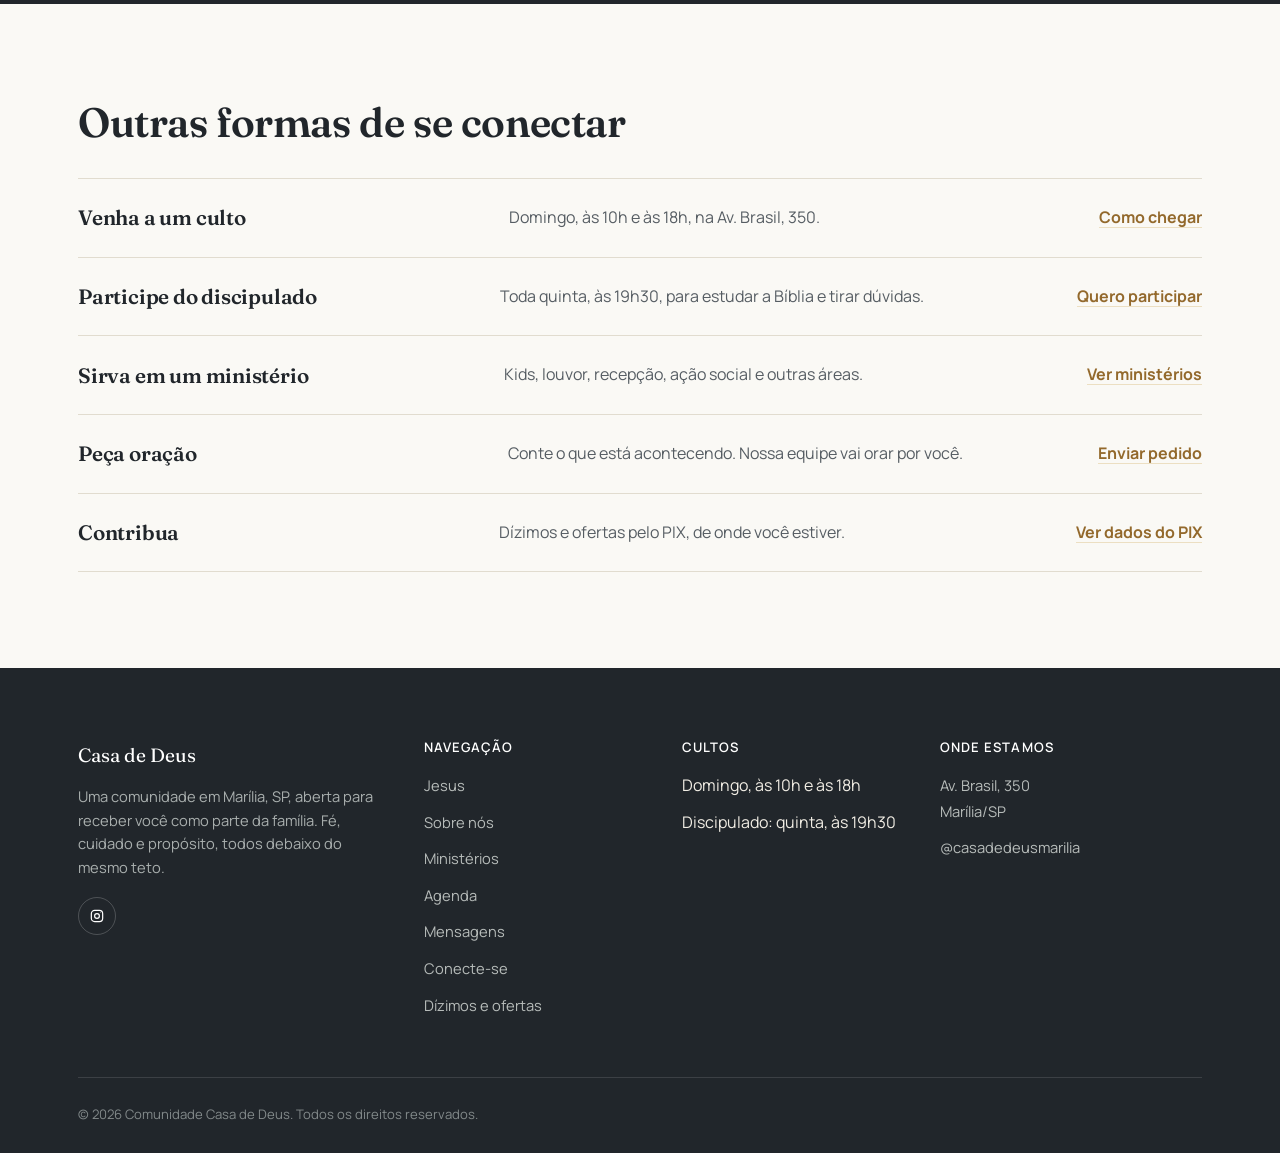
==== commit 6f5a6d69: "Páginas Conecte-se e Dízimos e ofertas, dados reais da igreja - Nova página conecte-se.html (Instagr" ====
--- a/conecte-se.html
+++ b/conecte-se.html
@@ -5,7 +5,7 @@
   <meta name="viewport" content="width=device-width, initial-scale=1.0">
   <title>Conecte-se — Comunidade Casa de Deus</title>
   <meta name="description" content="Siga a Casa de Deus no Instagram, inscreva-se no Acampamento UP 2027 e veja como fazer parte da comunidade em Marília.">
-  <link rel="icon" href="data:image/svg+xml,<svg xmlns=%22http://www.w3.org/2000/svg%22 viewBox=%220 0 24 24%22><path d=%22M3 11.5 12 4l9 7.5%22 fill=%22none%22 stroke=%22%23C8963E%22 stroke-width=%222%22 stroke-linecap=%22round%22 stroke-linejoin=%22round%22/><path d=%22M5.5 10v9.5h4V15h5v4.5h4V10%22 fill=%22none%22 stroke=%22%23C8963E%22 stroke-width=%222%22 stroke-linecap=%22round%22 stroke-linejoin=%22round%22/></svg>">
+  <link rel="icon" href="data:image/svg+xml,<svg xmlns=%22http://www.w3.org/2000/svg%22 viewBox=%220 0 24 24%22><path d=%22M3 11.5 12 4l9 7.5%22 fill=%22none%22 stroke=%22%23B8863E%22 stroke-width=%222%22 stroke-linecap=%22round%22 stroke-linejoin=%22round%22/><path d=%22M5.5 10v9.5h4V15h5v4.5h4V10%22 fill=%22none%22 stroke=%22%23B8863E%22 stroke-width=%222%22 stroke-linecap=%22round%22 stroke-linejoin=%22round%22/></svg>">
   <link rel="preconnect" href="https://fonts.googleapis.com">
   <link rel="preconnect" href="https://fonts.gstatic.com" crossorigin>
   <link href="https://fonts.googleapis.com/css2?family=Fraunces:ital,opsz,wght@0,9..144,300;0,9..144,500;0,9..144,600;1,9..144,500&family=Manrope:wght@400;500;700;800&display=swap" rel="stylesheet">
--- a/css/style.css
+++ b/css/style.css
@@ -5,21 +5,17 @@
    ========================================================================== */
 
 :root{
-  /* Paleta: azul-marinho com dourado âmbar */
-  --navy: #1B2D4F;
-  --navy-deep: #101B30;
-  --navy-soft: #E5EBF4;
-  --bg: #F7F8FA;
-  --bg-alt: #EDF1F6;
-  --ink: #16213A;
-  --ink-soft: #4A5468;
-  --ink-faint: #687284;
-  --gold: #C8963E;
-  --gold-deep: #8C6420;
-  --gold-soft: #F0E2C2;
-  --teal: var(--navy);
-  --teal-soft: var(--navy-soft);
-  --line: #DCE2EB;
+  --bg: #FAF9F5;
+  --bg-alt: #F1EDE4;
+  --ink: #21262B;
+  --ink-soft: #565D63;
+  --ink-faint: #8A9096;
+  --gold: #B8863E;
+  --gold-deep: #93692C;
+  --gold-soft: #ECDFC2;
+  --teal: #3E6C6B;
+  --teal-soft: #E3EDEC;
+  --line: #E1DCCF;
   --white: #FFFFFF;
 
   --font-display: "Fraunces", "Iowan Old Style", serif;
@@ -118,12 +114,12 @@
   transition: all .25s var(--ease);
   white-space: nowrap;
 }
-.btn-primary{ background: var(--navy); color: var(--white); }
+.btn-primary{ background: var(--ink); color: var(--white); }
 .btn-primary:hover{ background: var(--gold-deep); }
 .btn-ghost{ border-color: var(--ink); color: var(--ink); }
 .btn-ghost:hover{ background: var(--ink); color: var(--white); }
-.btn-gold{ background: var(--gold); color: var(--navy-deep); }
-.btn-gold:hover{ background: var(--gold-deep); color: var(--white); }
+.btn-gold{ background: var(--gold); color: var(--white); }
+.btn-gold:hover{ background: var(--gold-deep); }
 .btn-block{ width: 100%; justify-content: center; }
 
 /* --------------------------------- header --------------------------------- */
@@ -131,7 +127,7 @@
   position: sticky;
   top: 0;
   z-index: 100;
-  background: rgba(247,248,250,.94);
+  background: rgba(250,249,245,.92);
   backdrop-filter: blur(8px);
   border-bottom: 1px solid var(--line);
 }
@@ -155,7 +151,7 @@
 .logo .house-mark{ width: 26px; height: 26px; color: var(--gold); }
 .logo span{ font-weight: 300; color: var(--ink-soft); margin-left: 2px; }
 
-.main-nav{ display: flex; align-items: center; gap: 34px; margin: 0 auto; padding: 0 40px; }
+.main-nav{ display: flex; align-items: center; gap: 34px; }
 .main-nav a{
   font-size: .92rem;
   font-weight: 600;
@@ -289,10 +285,10 @@
 }
 
 /* photo placeholder palette rotation */
-.ph-1{ background: linear-gradient(135deg, var(--navy), var(--navy-deep)); color: var(--white); }
+.ph-1{ background: linear-gradient(135deg, var(--teal), #2c5150); color: var(--white); }
 .ph-2{ background: linear-gradient(135deg, var(--gold), var(--gold-deep)); color: var(--white); }
-.ph-3{ background: linear-gradient(135deg, #E3D2AE, var(--gold-soft)); color: var(--gold-deep); }
-.ph-4{ background: linear-gradient(135deg, var(--navy-deep), #24375A); color: var(--white); }
+.ph-3{ background: linear-gradient(135deg, #d8cdb2, var(--gold-soft)); color: var(--gold-deep); }
+.ph-4{ background: linear-gradient(135deg, var(--ink), #3a4147); color: var(--white); }
 
 /* --------------------------------- timeline -------------------------------- */
 .timeline{ position: relative; padding-left: 34px; border-left: 1px solid var(--line); }
@@ -390,7 +386,7 @@
 .map-frame iframe{ width: 100%; height: 100%; border: 0; }
 
 /* --------------------------------- footer --------------------------------- */
-.site-footer{ background: var(--navy-deep); color: var(--bg-alt); padding: 72px 0 28px; }
+.site-footer{ background: var(--ink); color: var(--bg-alt); padding: 72px 0 28px; }
 .footer-grid{
   display: grid;
   grid-template-columns: 1.4fr 1fr 1fr 1.2fr;
@@ -403,13 +399,13 @@
   font-family: var(--font-display); font-size: 1.2rem; color: var(--white); margin-bottom: 14px;
 }
 .footer-logo .house-mark{ width: 24px; height: 24px; color: var(--gold); }
-.site-footer p{ color: #A9B4C6; font-size: .92rem; }
+.site-footer p{ color: #A9AFAE; font-size: .92rem; }
 .footer-col h4{
   color: var(--white); font-family: var(--font-body); font-size: .82rem;
   text-transform: uppercase; letter-spacing: .08em; margin-bottom: 18px;
 }
 .footer-col ul li{ margin-bottom: 11px; }
-.footer-col a{ color: #B9C3D3; font-size: .92rem; transition: color .2s; }
+.footer-col a{ color: #B7BCBA; font-size: .92rem; transition: color .2s; }
 .footer-col a:hover{ color: var(--gold); }
 .social-row{ display: flex; gap: 12px; margin-top: 18px; }
 .social-row a{
@@ -423,7 +419,7 @@
 .footer-bottom{
   padding-top: 26px;
   display: flex; justify-content: space-between; flex-wrap: wrap; gap: 12px;
-  font-size: .82rem; color: #8E9AB0;
+  font-size: .82rem; color: #82898A;
 }
 
 /* --------------------------------- utility --------------------------------- */
@@ -471,7 +467,7 @@
 .jesus-hero{
   position: relative; overflow: hidden; color: var(--white);
   min-height: 78vh; display: flex; align-items: flex-end;
-  padding: 120px 0 72px; background: var(--navy-deep);
+  padding: 120px 0 72px; background: var(--ink);
 }
 .jesus-hero .hero-bg{
   position: absolute; inset: 0; width: 100%; height: 100%;
@@ -479,7 +475,7 @@
 }
 .jesus-hero::after{
   content: ""; position: absolute; inset: 0;
-  background: linear-gradient(180deg, rgba(16,27,48,.25) 0%, rgba(16,27,48,.55) 45%, rgba(16,27,48,.88) 100%);
+  background: linear-gradient(180deg, rgba(20,24,28,.25) 0%, rgba(20,24,28,.55) 45%, rgba(20,24,28,.88) 100%);
 }
 .jesus-hero .container{ position: relative; z-index: 1; }
 .jesus-hero h1{ color: var(--white); max-width: 760px; }
@@ -508,7 +504,7 @@
 .photo-frame img{ width: 100%; height: 100%; object-fit: cover; }
 .photo-frame figcaption{
   position: absolute; left: 0; right: 0; bottom: 0; padding: 22px 24px;
-  background: linear-gradient(180deg, transparent, rgba(16,27,48,.75));
+  background: linear-gradient(180deg, transparent, rgba(20,24,28,.75));
   color: var(--white); font-family: var(--font-display); font-style: italic; font-size: 1.05rem;
 }
 
@@ -578,9 +574,9 @@
 .reading-plan li{ display: flex; justify-content: space-between; gap: 12px; padding: 7px 0; border-bottom: 1px solid var(--line); font-size: .9rem; color: var(--ink-soft); }
 .reading-plan li strong{ color: var(--ink); font-weight: 700; }
 
-.image-cta{ position: relative; overflow: hidden; color: var(--white); padding: 120px 0; background: var(--navy-deep); }
+.image-cta{ position: relative; overflow: hidden; color: var(--white); padding: 120px 0; background: var(--ink); }
 .image-cta img{ position: absolute; inset: 0; width: 100%; height: 100%; object-fit: cover; }
-.image-cta::after{ content: ""; position: absolute; inset: 0; background: rgba(16,27,48,.68); }
+.image-cta::after{ content: ""; position: absolute; inset: 0; background: rgba(20,24,28,.68); }
 .image-cta .container{ position: relative; z-index: 1; }
 .image-cta h2, .image-cta p{ color: var(--white); }
 .image-cta p{ opacity: .85; max-width: 560px; margin: 0 auto 30px; }
@@ -605,8 +601,7 @@
    Navegação: item só no mobile, links nos blocos de informação
    ========================================================================== */
 .nav-mobile-only{ display: none; }
-@media (max-width: 1240px){
-  .main-nav{ margin: 0; }
+@media (max-width: 1100px){
   .main-nav{
     position: absolute; top: 100%; left: 0; right: 0;
     height: 100vh; height: 100dvh; background: var(--bg);
@@ -622,10 +617,8 @@
   .header-cta .btn-ghost{ display:none; }
   .main-nav .nav-mobile-only{ display: block; }
 }
-.logo{ white-space: nowrap; flex-shrink: 0; }
-.main-nav a{ white-space: nowrap; }
-.header-inner{ max-width: 1320px; }
-@media (max-width: 1360px){ .main-nav{ gap: 28px; padding: 0 28px; } }
+.logo{ white-space: nowrap; }
+@media (max-width: 1280px){ .main-nav{ gap: 24px; } }
 .info-item a{ color: inherit; text-decoration: underline; text-decoration-color: var(--gold-soft); text-underline-offset: 3px; }
 .info-item a:hover{ text-decoration-color: var(--gold); }
 :focus-visible{ outline: 2px solid var(--gold); outline-offset: 3px; }
@@ -679,17 +672,17 @@
 .ig-topics h3{ font-size: 1.15rem; margin-bottom: 6px; }
 .ig-topics p{ margin: 0; font-size: .95rem; }
 
-.camp{ background: var(--navy-deep); color: var(--white); }
+.camp{ background: var(--ink); color: var(--white); }
 .camp .container{ display: grid; grid-template-columns: 1.1fr 1fr; gap: 64px; align-items: center; }
 .camp-date{ font-family: var(--font-display); line-height: .9; color: var(--gold-soft); }
 .camp-date .days{ display: block; font-size: clamp(4.2rem, 11vw, 9rem); font-weight: 300; letter-spacing: -.03em; color: var(--white); }
 .camp-date .month{ display: block; font-size: clamp(1.4rem, 2.6vw, 2rem); font-style: italic; margin-top: 10px; }
 .camp h2{ color: var(--white); margin-bottom: 14px; }
-.camp p{ color: #B9C3D3; }
+.camp p{ color: #C9CDCB; }
 .camp dl{ display: grid; grid-template-columns: auto 1fr; gap: 10px 22px; margin: 26px 0 30px; font-size: .95rem; }
 .camp dt{ color: var(--gold-soft); font-weight: 700; }
 .camp dd{ margin: 0; color: var(--white); }
-.camp .note{ font-size: .85rem; color: #A9B4C6; margin: 16px 0 0; }
+.camp .note{ font-size: .85rem; color: #A9AFAE; margin: 16px 0 0; }
 
 .connect-list{ border-top: 1px solid var(--line); }
 .connect-row{
